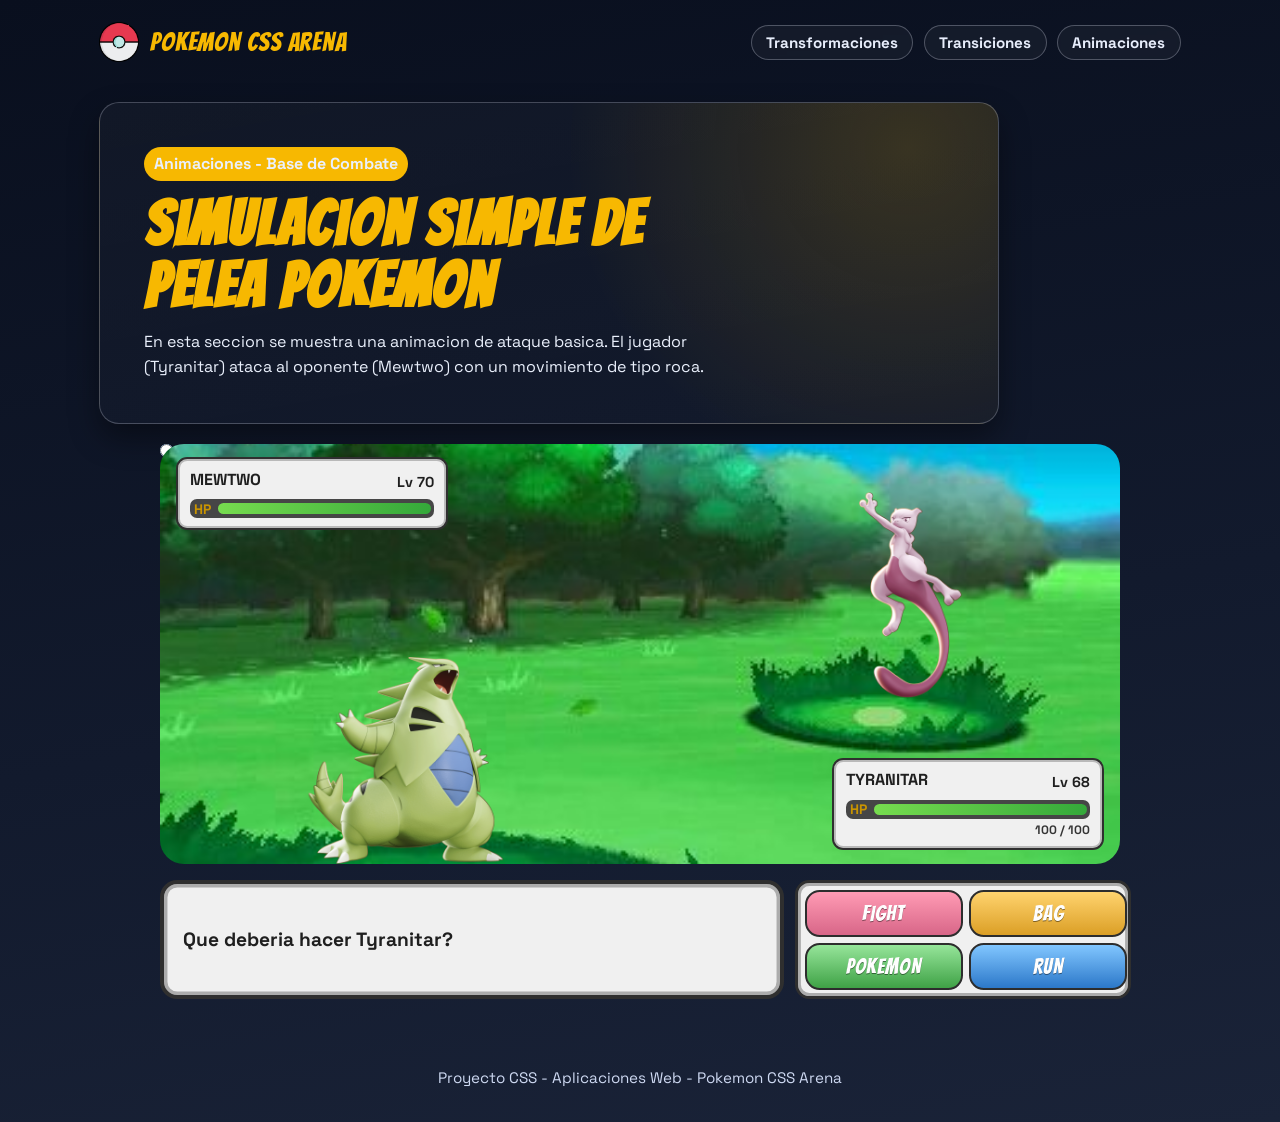
==== Taller_css/pages/animations.html @ fc580c75 "feat: Entrega final Trabajo 1 CSS - Grupo 4" ====
<!DOCTYPE html>
<html lang="es">
<head>
    <meta charset="UTF-8">
    <meta name="viewport" content="width=device-width, initial-scale=1.0">
    <title>Animations Pokemon CSS Arena</title>
    <link rel="preconnect" href="https://fonts.googleapis.com">
    <link rel="preconnect" href="https://fonts.gstatic.com" crossorigin>
    <link href="https://fonts.googleapis.com/css2?family=Bangers&family=Space+Grotesk:wght@400;500;700&display=swap" rel="stylesheet">
    <link rel="icon" type="image/png" href="../assets/pokemon.png">
    <link rel="stylesheet" href="../css/main.css">
    <link rel="stylesheet" href="../css/pages/animations.css">
</head>

<body>
    <header class="navbar">
        <a class="brand" href="../index.html">
            <img class="brand-ball" src="../assets/pokemon.png" alt="" aria-hidden="true">
            <span class="brand-text">Pokemon CSS Arena</span>
        </a>

        <input id="nav-toggle" class="nav-toggle" type="checkbox" aria-label="Abrir menu de navegacion">
        <label for="nav-toggle" class="nav-toggle-btn" aria-hidden="true">
            <span></span>
            <span></span>
            <span></span>
        </label>

        <nav class="main-nav" aria-label="Temas del taller">
            <a href="transforms.html">Transformaciones</a>
            <a href="transitions.html">Transiciones</a>
            <a href="animations.html">Animaciones</a>
        </nav>
    </header>

    <main>
        <section class="hero">
            <p class="hero-tag">Animaciones - Base de Combate</p>
            <h1>Simulacion simple de pelea Pokemon</h1>
            <p>
                En esta seccion se muestra una animacion de ataque basica.
                El jugador (Tyranitar) ataca al oponente (Mewtwo) con un movimiento de tipo roca.
            </p>
        </section>

        <section class="battle-ui" aria-label="Combate CSS entre Tyranitar y Mewtwo">
            <input class="battle-state" type="radio" name="battle-state" id="state-idle" checked>
            <input class="battle-state" type="radio" name="battle-state" id="state-attack">

            <section class="battle-grid" aria-label="Escenario base de pelea Pokemon">
                <article class="status-card status-opponent" aria-label="Estado de Mewtwo">
                    <header class="status-head">
                        <h2>MEWTWO</h2>
                        <span>Lv 70</span>
                    </header>
                    <div class="status-row">
                        <span class="status-label">HP</span>
                        <div class="hp-track" aria-hidden="true">
                            <span class="hp-fill hp-opponent"></span>
                        </div>
                    </div>
                    <!-- <p class="hp-text"><span class="hp-full">100 / 100</span><span class="hp-after">68 / 100</span></p> -->
                </article>

                <article class="status-card status-player" aria-label="Estado de Tyranitar">
                    <header class="status-head">
                        <h2>TYRANITAR</h2>
                        <span>Lv 68</span>
                    </header>
                    <div class="status-row">
                        <span class="status-label">HP</span>
                        <div class="hp-track" aria-hidden="true">
                            <span class="hp-fill" style="width: 100%"></span>
                        </div>
                    </div>
                    <p class="hp-text">100 / 100</p>
                </article>

                <div class="avalanche-layer" aria-hidden="true">
                    <span class="rock r1"></span>
                    <span class="rock r2"></span>
                    <span class="rock r3"></span>
                    <span class="rock r4"></span>
                    <span class="rock r5"></span>
                    <span class="rock r6"></span>
                    <span class="rock r7"></span>
                    <span class="rock r8"></span>
                </div>

                <figure class="pokemon-slot pokemon-opponent">
                    <img src="../assets/mewtwo.png" alt="Mewtwo en posicion rival">
                </figure>

                <figure class="pokemon-slot pokemon-player">
                    <img src="../assets/tyranitar.png" alt="Tyranitar en posicion del jugador">
                </figure>
            </section>

            <section class="battle-console" aria-label="Centro de control del combate">
                <div class="battle-dialog" role="status" aria-live="polite">
                    <span class="msg msg-idle">Que deberia hacer Tyranitar?</span>
                    <span class="msg msg-attack">Tyranitar uso Avalancha!</span>
                </div>

                <div class="battle-actions">
                    <div class="action-panel">
                        <label for="state-attack" class="action-btn btn-fight">FIGHT</label>
                        <label for="state-idle" class="action-btn btn-bag">BAG</label>
                        <label for="state-idle" class="action-btn btn-pokemon">POKEMON</label>
                        <label for="state-idle" class="action-btn btn-run">RUN</label>
                    </div>
                </div>
            </section>
        </section>
    </main>

    <footer class="footer">
        <p>Proyecto CSS - Aplicaciones Web - Pokemon CSS Arena</p>
    </footer>

</body>
</html>
---- Taller_css/css/main.css ----
/* body {
  font-family: system-ui, -apple-system, BlinkMacSystemFont, "Segoe UI", Roboto, sans-serif;
  background-color: #8282a180;
  margin: 0;
  min-height: 100vh;
  display: flex;
  flex-direction: column;
}

header, footer {
  display: flex;
  flex-direction: column;
  text-align: center;
  padding: 1rem;
} */

main {
    flex: 1;
}

:root {
    --color-red: #d62828;
    --color-yellow: #f7b801;
    --color-blue: #1240ab;
    --color-blue-glow: rgba(33, 56, 103, 0.5);
    --color-ink: #e8eefc;
    --color-paper: #111828;
    --color-card: #1a2338;
    --shadow-soft: 0 14px 30px rgba(0, 0, 0, 0.4);

    --font-display: "Bangers", "Trebuchet MS", sans-serif;
    --font-main: "Space Grotesk", "Segoe UI", sans-serif;

    --space: 1rem;
    --radius: 18px;
    --layout-max: 1120px;

    --speed-fast: 320ms ease;
    --speed-medium: 500ms ease;
    --speed-low: 1000ms ease;
}

* {
    margin: 0;
    padding: 0;
    box-sizing: border-box;
}

html {
    scroll-behavior: smooth;
}

body {
    min-height: 100vh;
    color: var(--color-ink);
    font-family: var(--font-main);
    background:
    linear-gradient(170deg, #090f1e 0%, #121a2d 58%, #1a2338 100%);
}

a {
    color: inherit;
}

.navbar {
    width: min(100%, var(--layout-max));
    margin: 0 auto;
    padding: calc(var(--space) * 1.4) calc(var(--space) * 1.2);
    display: flex;
    align-items: center;
    justify-content: space-between;
    gap: var(--space);
}

.brand {
    display: inline-flex;
    align-items: center;
    gap: calc(var(--space) * 0.7);
    text-decoration: none;
}

.brand-ball {
    width: 2.5rem;
    height: 2.5rem;
    object-fit: contain;
}

.brand-text {
    font-family: var(--font-display);
    font-size: clamp(1.45rem, 2vw, 1.9rem);
    letter-spacing: 0.03em;
    color: var(--color-yellow);
}

.nav-toggle {
    position: absolute;
    opacity: 0;
    pointer-events: none;
}

.nav-toggle-btn {
    display: none;
    width: 46px;
    height: 42px;
    border: 1px solid rgba(232, 238, 252, 0.28);
    border-radius: 12px;
    padding: 0.55rem 0.55rem;
    background: rgba(255, 255, 255, 0.04);
    cursor: pointer;
}

.nav-toggle-btn span {
    display: block;
    width: 100%;
    height: 2px;
    margin: 0.28rem 0;
    border-radius: 999px;
    background: var(--color-ink);
}

.main-nav {
    display: flex;
    flex-wrap: wrap;
    justify-content: flex-end;
    gap: calc(var(--space) * 0.65);
}

.main-nav a {
    text-decoration: none;
    font-weight: 700;
    font-size: 0.95rem;
    line-height: 1;
    color: var(--color-ink);
    padding: 0.58rem 0.9rem;
    border: 1px solid rgba(232, 238, 252, 0.28);
    border-radius: 999px;
    background: rgba(255, 255, 255, 0.04);
    backdrop-filter: blur(2px);
    transition: background var(--speed-fast), border-color var(--speed-fast), color var(--speed-fast), transform var(--speed-fast);
}

.main-nav a:hover {
    transform: translateY(-2px);
    color: #ffffff;
    border-color: color-mix(in srgb, var(--color-yellow) 70%, white);
    background: color-mix(in srgb, var(--color-blue) 40%, transparent);
}

.main-nav a:focus-visible {
    outline: 2px solid var(--color-yellow);
    outline-offset: 2px;
}

main {
    width: min(100%, var(--layout-max));
    margin: 0 auto;
    padding: calc(var(--space) * 1.1) calc(var(--space) * 1.2);
}

.hero {
    border: 1px solid rgba(232, 238, 252, 0.24);
    border-radius: calc(var(--radius) + 2px);
    padding: clamp(1.4rem, 3.4vw, 3rem);
    background:
        radial-gradient(circle at 90% 14%, rgba(247, 184, 1, 0.17), transparent 40%),
        linear-gradient(170deg, rgba(255, 255, 255, 0.03), rgba(255, 255, 255, 0.01));
    box-shadow: var(--shadow-soft);
}

.hero-tag {
    display: inline-block;
    margin-bottom: 0.7rem;
    padding: 0.28rem 0.62rem;
    border-radius: 999px;
    font-weight: 700;
    color: #101010;
    background: var(--color-yellow);
}

.hero h1 {
    max-width: 20ch;
    font-family: var(--font-display);
    font-size: clamp(2rem, 5.5vw, 3.9rem);
    line-height: 1;
    letter-spacing: 0.03em;
    color: var(--color-yellow);
    margin-bottom: 0.7rem;
}

.hero p {
    max-width: 60ch;
    color: color-mix(in srgb, var(--color-ink) 90%, #ffffff);
    line-height: 1.6;
}

.hero-actions {
    margin-top: 1.15rem;
}

.btn {
    display: inline-block;
    text-decoration: none;
    font-weight: 700;
    border-radius: 999px;
    border: 1px solid transparent;
    padding: 0.74rem 1.15rem;
    transition: transform var(--speed-fast), background var(--speed-fast), color var(--speed-fast), border-color var(--speed-fast);
}

.btn-secondary {
    color: #101010;
    background: var(--color-yellow);
}

.btn-secondary:hover {
    transform: translateY(-2px);
    background: color-mix(in srgb, var(--color-yellow) 85%, white);
}

.modal-overlay {
    position: fixed;
    inset: 0;
    z-index: 30;
    display: grid;
    place-items: center;
    padding: 1rem;
    opacity: 0;
    visibility: hidden;
    pointer-events: none;
    background: rgba(8, 12, 23, 0.74);
    backdrop-filter: blur(5px);
    transition: opacity var(--speed-fast), visibility var(--speed-fast);
}

.modal-overlay:target {
    opacity: 1;
    visibility: visible;
    pointer-events: auto;
}

.modal-card {
    width: min(92vw, 780px);
    border: 1px solid rgba(232, 238, 252, 0.25);
    border-radius: calc(var(--radius) + 2px);
    padding: 1rem;
    background: linear-gradient(170deg, #111828, #1a2338);
}

.modal-close {
    float: right;
    width: 2rem;
    height: 2rem;
    display: grid;
    place-items: center;
    text-decoration: none;
    font-weight: 700;
    font-size: 1.35rem;
    line-height: 1;
    border: 1px solid rgba(232, 238, 252, 0.32);
    border-radius: 50%;
    padding: 0;
    background: rgba(255, 255, 255, 0.06);
}

.modal-card h2 {
    font-family: var(--font-display);
    color: var(--color-yellow);
    font-size: clamp(1.6rem, 4vw, 2.2rem);
    letter-spacing: 0.03em;
}

.picker-help {
    margin-top: 0.35rem;
    color: color-mix(in srgb, var(--color-ink) 88%, white);
}

.module-picker {
    margin-top: 0.9rem;
    display: grid;
    grid-template-columns: repeat(6, minmax(0, 1fr));
    gap: 0.65rem;
}

.module-option {
    grid-column: span 2;
    text-decoration: none;
    text-align: center;
    font-weight: 700;
    padding: 0.7rem 0.6rem;
    border-radius: 12px;
    border: 1px solid rgba(232, 238, 252, 0.25);
    background: rgba(255, 255, 255, 0.04);
    transition: transform var(--speed-fast), background var(--speed-fast), border-color var(--speed-fast);
}

.module-option:hover {
    transform: translateY(-2px);
    border-color: color-mix(in srgb, var(--color-yellow) 70%, white);
    background: rgba(247, 184, 1, 0.12);
}

.module-picker .module-option:nth-child(-n+2) {
    grid-column: span 3;
}

.footer {
    width: min(100%, var(--layout-max));
    margin: calc(var(--space) * 2) auto var(--space);
    padding: calc(var(--space) * 1.2);
    text-align: center;
    font-size: 0.95rem;
    color: color-mix(in srgb, var(--color-ink) 88%, var(--color-blue));
}

@media (prefers-reduced-motion: reduce) {
    .loader {
        animation: loader-fadeout 0.6s forwards;
    }

    .loader-ball {
        animation: none;
        opacity: 1;
        transform: translate(calc(-50% - clamp(112px, 14vw, 190px)), -50%) rotate(0deg);
    }

    .loader-title span {
        animation: none;
        opacity: 1;
        clip-path: inset(0 0 0 0);
    }

    .loader-pikachu {
        animation: none;
        opacity: 1;
        transform: translate(40%, 10%) scale(1);
    }
}

@media (max-width: 920px) {
    .navbar {
        position: relative;
        align-items: center;
        justify-content: space-between;
        flex-wrap: wrap;
    }

    .brand {
        margin-right: auto;
    }

    .nav-toggle-btn {
        display: inline-block;
    }

    .main-nav {
        width: 100%;
        margin-top: 0.7rem;
        justify-content: flex-start;
        display: grid;
        grid-template-columns: 1fr;
        gap: 0.45rem;
        max-height: 0;
        overflow: hidden;
        opacity: 0;
        pointer-events: none;
        transition: max-height var(--speed-fast), opacity var(--speed-fast);
    }

    .main-nav a {
        border-radius: 10px;
    }

    .nav-toggle:checked ~ .main-nav {
        max-height: 360px;
        opacity: 1;
        pointer-events: auto;
    }

    .hero {
        margin-top: 0.3rem;
    }

    .module-picker {
        grid-template-columns: repeat(2, minmax(0, 1fr));
    }

    .module-option,
    .module-picker .module-option:nth-child(-n+2) {
        grid-column: span 1;
    }
}

@media (max-width: 560px) {
    .btn {
        width: 100%;
        text-align: center;
    }
}
---- Taller_css/css/pages/animations.css ----
/* Estructura general de la página de animaciones */
.hero {
	max-width: 56.25em;
	margin-bottom: 1.25rem;
}

.battle-ui {
	width: min(60em, 92vw);
	margin: 0 auto 0;
}

.battle-state {
	position: absolute;
	opacity: 1;
	pointer-events: none;
}

.battle-grid {
	width: 100%;
	min-height: clamp(16.25em, 48vw, 26.25em);
	margin: 0 auto 1rem;
	padding: clamp(1rem, 2vw, 1.8rem);
	border-radius: 1.5em;
	display: grid;
	grid-template-columns: 1fr 1fr;
	grid-template-rows: 1fr 1fr;
	position: relative;
	overflow: hidden;
	background-image: url("../../assets/fondo.jpg");
	background-position: center;
	background-size: cover;
	background-repeat: no-repeat;
}

#state-attack:checked ~ .battle-grid {
	animation: screen-shake 0.4s ease-in-out;
	animation-delay: 3.1s;
}

@keyframes screen-shake {
	0%   { transform: translate(0, 0); }
	10%  { transform: translate(-0.4em, 0.2em); }
	20%  { transform: translate(0.4em, -0.3em); }
	30%  { transform: translate(-0.3em, 0.1em); }
	40%  { transform: translate(0.3em, -0.2em); }
	50%  { transform: translate(-0.2em, 0.2em); }
	60%  { transform: translate(0.2em, -0.1em); }
	70%  { transform: translate(-0.15em, 0.1em); }
	80%  { transform: translate(0.15em, -0.05em); }
	90%  { transform: translate(-0.05em, 0.05em); }
	100% { transform: translate(0, 0); }
}


/* Paneles de estado (HUD de vida y nombre) */
.status-card {
	position: absolute;
	z-index: 4;
	width: min(17em, 42vw);
	padding: 0.6em 0.75em;
	border-radius: 0.7em;
	background: #f0f0f0;
	border: 0.16em solid #2f2f2f;
	box-shadow: inset 0 0 0 0.12em #b9b9b9;
}

.status-opponent {
	top: 0.8em;
	left: 1em;
}

.status-player {
	right: 1em;
	bottom: 0.9em;
}

.status-head {
	display: flex;
	justify-content: space-between;
	align-items: center;
	margin-bottom: 0.3em;
	color: #1f1f1f;
}

.status-head h2 {
	margin: 0 0 0.3em 0;
	font-size: 1em;
}

.status-head span {
	font-weight: 700;
	font-size: 0.9em;
}

.status-row {
	display: grid;
	grid-template-columns: auto 1fr;
	gap: 0.45em;
	align-items: center;
    background-color: #353535e8;
    border-radius: 7px;
    padding: 0.5px 3.5px;
}

.status-label {
	font-weight: 700;
	font-size: 0.86em;
	color: #ca9400;
}

.hp-track {
	height: 0.68em;
	border-radius: 99em;
	background: #d1d1d1;
	overflow: hidden;
}

.hp-fill {
	display: block;
	height: 100%;
	width: 100%;
	background: linear-gradient(90deg, #77dc4f, #34a83a);
}

.hp-text {
	margin: 0.3em 0 0;
	text-align: right;
	font-size: 0.76em;
	font-weight: 700;
	color: #343434;
}


/* Capa de avalancha y rocas */
.avalanche-layer {
	position: absolute;
	inset: 0;
	pointer-events: none;
	z-index: 3;
}

.rock {
	position: absolute;
	--size: 1.5em;
	width: var(--size);
	height: var(--size);
	background-image: url("../../assets/rock.png");
	background-size: contain;
	background-position: center;
	background-repeat: no-repeat;
	--start-top: -7.8em;
	--end-top: 12.8em;
	--start-left: 70%;
	--end-left: 70%;
	--fall-time: 3s;
	--rock-delay: 0.12s;
	top: var(--start-top);
	left: var(--start-left);
	opacity: 0;
}

.r1 {
	--size: 1.05em;
	--start-left: 66%;
	--end-left: 64.8%;
	--fall-time: 2.25s;
	--rock-delay: 0.18s;
	filter: blur(0.04em);
}

.r2 {
	--size: 1.28em;
	--start-top: -8.5em;
	--start-left: 70%;
	--end-left: 69.1%;
	--fall-time: 2.55s;
	--rock-delay: 0.34s;
}

.r3 {
	--size: 1.62em;
	--start-left: 74%;
	--end-left: 75.1%;
	--fall-time: 2.45s;
	--rock-delay: 0.52s;
}

.r4 {
	--size: 1.18em;
	--start-top: -8.9em;
	--start-left: 77%;
	--end-left: 75.8%;
	--fall-time: 2.7s;
	--rock-delay: 0.72s;
	filter: blur(0.06em);
}

.r5 {
	--size: 1.95em;
	--start-left: 80%;
	--end-left: 81.4%;
	--fall-time: 2.58s;
	--rock-delay: 0.95s;
	z-index: 1;
}

.r6 {
	--size: 0.96em;
	--start-top: -7.2em;
	--start-left: 83%;
	--end-left: 82.3%;
	--fall-time: 2.3s;
	--rock-delay: 1.2s;
	filter: blur(0.08em);
}

.r7 {
	--size: 2.2em;
	--start-top: -9.2em;
	--start-left: 72%;
	--end-left: 73.8%;
	--fall-time: 2.95s;
	--rock-delay: 1.45s;
	z-index: 2;
}

.r8 {
	--size: 1.42em;
	--start-top: -8.1em;
	--start-left: 76%;
	--end-left: 74.6%;
	--fall-time: 2.8s;
	--rock-delay: 1.7s;
	filter: blur(0.05em);
}

#state-attack:checked ~ .battle-grid .rock {
	animation: rock-fall var(--fall-time) cubic-bezier(0.22, 0.68, 0.38, 0.96) var(--rock-delay) forwards;
}

@keyframes rock-fall {
	0% {
		opacity: 0;
		top: var(--start-top);
		left: var(--start-left);
	}
	12% {
		opacity: 1;
	}
	100% {
		opacity: 0;
		top: var(--end-top);
		left: var(--end-left);
	}
}

/* Animaciones de ataque y daño */
.pokemon-slot {
	margin: 0;
	display: flex;
	align-items: center;
	justify-content: center;
	position: absolute;
	z-index: 2;
}

.pokemon-slot img {
	max-width: 13em;
	height: auto;
	object-fit: contain;
}

.pokemon-player {
	bottom: 0%;
	left: 15%;
}

.pokemon-opponent {
	--opponent-right: 11%;
	top: 11%;
	right: var(--opponent-right);
	transform: translateY(0);
}

#state-attack:checked ~ .battle-grid .pokemon-opponent {
	animation: target-hit 1.2s cubic-bezier(.36,.07,.19,.97) 2;
	animation-delay: 1s;
}

@keyframes target-hit {
	0%   { transform: translateY(0); }
	40%  { transform: translateY(-1em); }
	50%  { transform: translateY(0); }
	60%  { transform: translateY(-1em); }
	100% { transform: translateY(0); }
}

.hp-opponent {
	animation: none;
}

#state-attack:checked ~ .battle-grid .status-opponent .hp-opponent {
	animation: hp-drain 1.15s ease 3.65s forwards;
}

@keyframes hp-drain {
	0% {
		width: 100%;
		background: linear-gradient(90deg, #77dc4f, #34a83a);
	}
	100% {
		width: 68%;
		background: linear-gradient(90deg, #f7cf53, #ce8a19);
	}
}

.hp-after {
	display: none;
}

#state-attack:checked ~ .battle-grid .status-opponent .hp-full {
	display: none;
}

#state-attack:checked ~ .battle-grid .status-opponent .hp-after {
	display: inline;
}


/* Consola de control y elementos iniciales */
.battle-console {
	width: 100%;
	display: grid;
	grid-template-columns: 65% 35%;
	gap: 0.7em;
}

.battle-dialog {
	color: #1f1f1f;
	padding: 0.8em 1em;
	border-radius: 0.9em;
	background: #f0f0f0;
	border: 0.22em solid #2f2f2f;
	box-shadow: inset 0 0 0 0.18em #acacac;
	font-size: 1.2em;
	font-weight: 700;
	min-height: 3.4em;
	display: flex;
	align-items: center;
}

.battle-dialog .msg {
	display: none;
}

#state-idle:checked ~ .battle-console .msg-idle,
#state-attack:checked ~ .battle-console .msg-attack {
	display: inline;
}

.battle-actions {
	border-radius: 0.9em;
	background: #f0f0f0;
	border: 0.22em solid #2f2f2f;
	box-shadow: inset 0 0 0 0.18em #acacac;
	padding: 0.4em;
}

.action-panel {
	display: grid;
	grid-template-columns: 50% 50%;
	gap: 0.35em;
}

.action-btn {
	border: 0.14em solid #2d2d2d;
	border-radius: 0.7em;
	padding: 0.48em 0.3em;
	font-family: "Bangers", cursive;
	font-size: 1.32em;
	letter-spacing: 0.05em;
	color: #fefefe;
	text-shadow: 0 0.05em 0 rgba(0, 0, 0, 0.45);
	cursor: pointer;
	text-align: center;
	user-select: none;
}

.btn-fight { background: linear-gradient(180deg, #ff9bb4, #d86688); }
.btn-bag { background: linear-gradient(180deg, #ffd36e, #db9f26); }
.btn-pokemon { background: linear-gradient(180deg, #96e59a, #3fa246); }
.btn-run { background: linear-gradient(180deg, #81c6ff, #2c78c9); }


@media (max-width: 43.75em) {
	.battle-grid {
		min-height: 18.75em;
		border-radius: 1.125em;
	}

	.status-card {
		width: min(14em, 55vw);
		padding: 0.45em 0.55em;
	}

	.status-opponent {
		top: 0.5em;
		left: 0.6em;
	}

	.status-player {
		right: 0.6em;
		bottom: 0.55em;
	}

	.status-head h2 {
		font-size: 0.88em;
	}

	.status-head span {
		font-size: 0.8em;
	}

	.pokemon-slot img {
		width: clamp(5em, 24vw, 8.125em);
	}

	.battle-console {
		grid-template-columns: 1fr;
		gap: 0.5em;
	}

	.action-btn {
		font-size: 1.14em;
	}
}
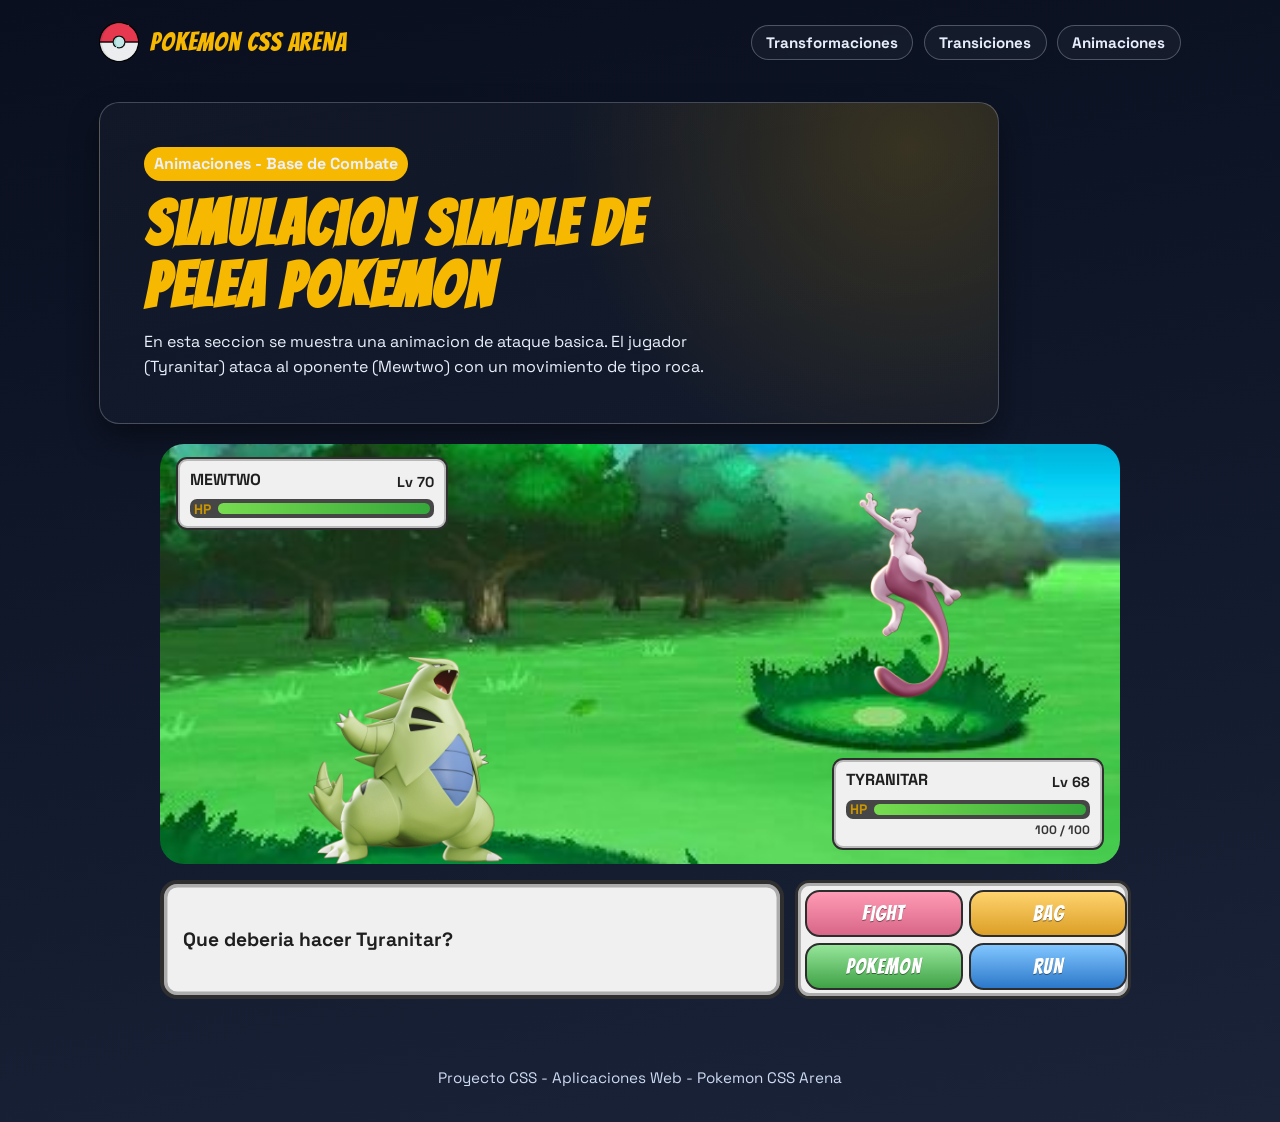
==== commit d7c11adc: "Final Code" ====
--- a/Taller_css/pages/animations.html
+++ b/Taller_css/pages/animations.html
@@ -59,7 +59,6 @@
                             <span class="hp-fill hp-opponent"></span>
                         </div>
                     </div>
-                    <!-- <p class="hp-text"><span class="hp-full">100 / 100</span><span class="hp-after">68 / 100</span></p> -->
                 </article>
 
                 <article class="status-card status-player" aria-label="Estado de Tyranitar">
--- a/Taller_css/css/main.css
+++ b/Taller_css/css/main.css
@@ -1,19 +1,3 @@
-/* body {
-  font-family: system-ui, -apple-system, BlinkMacSystemFont, "Segoe UI", Roboto, sans-serif;
-  background-color: #8282a180;
-  margin: 0;
-  min-height: 100vh;
-  display: flex;
-  flex-direction: column;
-}
-
-header, footer {
-  display: flex;
-  flex-direction: column;
-  text-align: center;
-  padding: 1rem;
-} */
-
 main {
     flex: 1;
 }
@@ -136,7 +120,7 @@
     border-radius: 999px;
     background: rgba(255, 255, 255, 0.04);
     backdrop-filter: blur(2px);
-    transition: background var(--speed-fast), border-color var(--speed-fast), color var(--speed-fast), transform var(--speed-fast);
+    transition: all var(--speed-fast);
 }
 
 .main-nav a:hover {
@@ -193,116 +177,6 @@
     line-height: 1.6;
 }
 
-.hero-actions {
-    margin-top: 1.15rem;
-}
-
-.btn {
-    display: inline-block;
-    text-decoration: none;
-    font-weight: 700;
-    border-radius: 999px;
-    border: 1px solid transparent;
-    padding: 0.74rem 1.15rem;
-    transition: transform var(--speed-fast), background var(--speed-fast), color var(--speed-fast), border-color var(--speed-fast);
-}
-
-.btn-secondary {
-    color: #101010;
-    background: var(--color-yellow);
-}
-
-.btn-secondary:hover {
-    transform: translateY(-2px);
-    background: color-mix(in srgb, var(--color-yellow) 85%, white);
-}
-
-.modal-overlay {
-    position: fixed;
-    inset: 0;
-    z-index: 30;
-    display: grid;
-    place-items: center;
-    padding: 1rem;
-    opacity: 0;
-    visibility: hidden;
-    pointer-events: none;
-    background: rgba(8, 12, 23, 0.74);
-    backdrop-filter: blur(5px);
-    transition: opacity var(--speed-fast), visibility var(--speed-fast);
-}
-
-.modal-overlay:target {
-    opacity: 1;
-    visibility: visible;
-    pointer-events: auto;
-}
-
-.modal-card {
-    width: min(92vw, 780px);
-    border: 1px solid rgba(232, 238, 252, 0.25);
-    border-radius: calc(var(--radius) + 2px);
-    padding: 1rem;
-    background: linear-gradient(170deg, #111828, #1a2338);
-}
-
-.modal-close {
-    float: right;
-    width: 2rem;
-    height: 2rem;
-    display: grid;
-    place-items: center;
-    text-decoration: none;
-    font-weight: 700;
-    font-size: 1.35rem;
-    line-height: 1;
-    border: 1px solid rgba(232, 238, 252, 0.32);
-    border-radius: 50%;
-    padding: 0;
-    background: rgba(255, 255, 255, 0.06);
-}
-
-.modal-card h2 {
-    font-family: var(--font-display);
-    color: var(--color-yellow);
-    font-size: clamp(1.6rem, 4vw, 2.2rem);
-    letter-spacing: 0.03em;
-}
-
-.picker-help {
-    margin-top: 0.35rem;
-    color: color-mix(in srgb, var(--color-ink) 88%, white);
-}
-
-.module-picker {
-    margin-top: 0.9rem;
-    display: grid;
-    grid-template-columns: repeat(6, minmax(0, 1fr));
-    gap: 0.65rem;
-}
-
-.module-option {
-    grid-column: span 2;
-    text-decoration: none;
-    text-align: center;
-    font-weight: 700;
-    padding: 0.7rem 0.6rem;
-    border-radius: 12px;
-    border: 1px solid rgba(232, 238, 252, 0.25);
-    background: rgba(255, 255, 255, 0.04);
-    transition: transform var(--speed-fast), background var(--speed-fast), border-color var(--speed-fast);
-}
-
-.module-option:hover {
-    transform: translateY(-2px);
-    border-color: color-mix(in srgb, var(--color-yellow) 70%, white);
-    background: rgba(247, 184, 1, 0.12);
-}
-
-.module-picker .module-option:nth-child(-n+2) {
-    grid-column: span 3;
-}
-
 .footer {
     width: min(100%, var(--layout-max));
     margin: calc(var(--space) * 2) auto var(--space);
@@ -310,30 +184,6 @@
     text-align: center;
     font-size: 0.95rem;
     color: color-mix(in srgb, var(--color-ink) 88%, var(--color-blue));
-}
-
-@media (prefers-reduced-motion: reduce) {
-    .loader {
-        animation: loader-fadeout 0.6s forwards;
-    }
-
-    .loader-ball {
-        animation: none;
-        opacity: 1;
-        transform: translate(calc(-50% - clamp(112px, 14vw, 190px)), -50%) rotate(0deg);
-    }
-
-    .loader-title span {
-        animation: none;
-        opacity: 1;
-        clip-path: inset(0 0 0 0);
-    }
-
-    .loader-pikachu {
-        animation: none;
-        opacity: 1;
-        transform: translate(40%, 10%) scale(1);
-    }
 }
 
 @media (max-width: 920px) {
@@ -379,20 +229,4 @@
     .hero {
         margin-top: 0.3rem;
     }
-
-    .module-picker {
-        grid-template-columns: repeat(2, minmax(0, 1fr));
-    }
-
-    .module-option,
-    .module-picker .module-option:nth-child(-n+2) {
-        grid-column: span 1;
-    }
-}
-
-@media (max-width: 560px) {
-    .btn {
-        width: 100%;
-        text-align: center;
-    }
 }
--- a/Taller_css/css/pages/animations.css
+++ b/Taller_css/css/pages/animations.css
@@ -1,436 +1,500 @@
-/* Estructura general de la página de animaciones */
 .hero {
-	max-width: 56.25em;
-	margin-bottom: 1.25rem;
+  max-width: 56.25em;
+  margin-bottom: 1.25rem;
 }
 
 .battle-ui {
-	width: min(60em, 92vw);
-	margin: 0 auto 0;
-}
-
-.battle-state {
-	position: absolute;
-	opacity: 1;
-	pointer-events: none;
-}
-
-.battle-grid {
-	width: 100%;
-	min-height: clamp(16.25em, 48vw, 26.25em);
-	margin: 0 auto 1rem;
-	padding: clamp(1rem, 2vw, 1.8rem);
-	border-radius: 1.5em;
-	display: grid;
-	grid-template-columns: 1fr 1fr;
-	grid-template-rows: 1fr 1fr;
-	position: relative;
-	overflow: hidden;
-	background-image: url("../../assets/fondo.jpg");
-	background-position: center;
-	background-size: cover;
-	background-repeat: no-repeat;
-}
-
-#state-attack:checked ~ .battle-grid {
-	animation: screen-shake 0.4s ease-in-out;
-	animation-delay: 3.1s;
+  width: min(60em, 92vw);
+  margin: 0 auto 0;
+
+  .battle-state {
+    position: absolute;
+    opacity: 0;
+    pointer-events: none;
+  }
+
+  .battle-grid {
+    width: 100%;
+    min-height: clamp(16.25em, 48vw, 26.25em);
+    margin: 0 auto 1rem;
+    padding: clamp(1rem, 2vw, 1.8rem);
+    border-radius: 1.5em;
+    display: grid;
+    grid-template-columns: 1fr 1fr;
+    grid-template-rows: 1fr 1fr;
+    position: relative;
+    overflow: hidden;
+    background-image: url("../../assets/fondo.jpg");
+    background-position: center;
+    background-size: cover;
+    background-repeat: no-repeat;
+
+    .status-card {
+      position: absolute;
+      z-index: 4;
+      width: min(17em, 42vw);
+      padding: 0.6em 0.75em;
+      border-radius: 0.7em;
+      background: #f0f0f0;
+      border: 0.16em solid #2f2f2f;
+      box-shadow: inset 0 0 0 0.12em #b9b9b9;
+
+      &.status-opponent {
+        top: 0.8em;
+        left: 1em;
+      }
+
+      &.status-player {
+        right: 1em;
+        bottom: 0.9em;
+      }
+
+      .status-head {
+        display: flex;
+        justify-content: space-between;
+        align-items: center;
+        margin-bottom: 0.3em;
+        color: #1f1f1f;
+
+        h2 {
+          margin: 0 0 0.3em 0;
+          font-size: 1em;
+        }
+
+        span {
+          font-weight: 700;
+          font-size: 0.9em;
+        }
+      }
+
+      .status-row {
+        display: grid;
+        grid-template-columns: auto 1fr;
+        gap: 0.45em;
+        align-items: center;
+        background-color: #353535e8;
+        border-radius: 0.4375em;
+        padding: 0.03em 0.22em;
+      }
+
+      .status-label {
+        font-weight: 700;
+        font-size: 0.86em;
+        color: #ca9400;
+      }
+
+      .hp-track {
+        height: 0.68em;
+        border-radius: 99em;
+        background: #d1d1d1;
+        overflow: hidden;
+
+        .hp-fill {
+          display: block;
+          height: 100%;
+          width: 100%;
+          background: linear-gradient(90deg, #77dc4f, #34a83a);
+
+          &.hp-opponent {
+            animation: none;
+          }
+        }
+      }
+
+      .hp-text {
+        margin: 0.3em 0 0;
+        text-align: right;
+        font-size: 0.76em;
+        font-weight: 700;
+        color: #343434;
+      }
+
+      .hp-after {
+        display: none;
+      }
+    }
+
+    .avalanche-layer {
+      position: absolute;
+      inset: 0;
+      pointer-events: none;
+      z-index: 3;
+    }
+
+    .rock {
+      position: absolute;
+      --size: 1.5em;
+      width: var(--size);
+      height: var(--size);
+      background-image: url("../../assets/rock.png");
+      background-size: contain;
+      background-position: center;
+      background-repeat: no-repeat;
+      --start-top: -7.8em;
+      --end-top: 12.8em;
+      --start-left: 70%;
+      --end-left: 70%;
+      --fall-time: 3s;
+      --rock-delay: 0.12s;
+      top: var(--start-top);
+      left: var(--start-left);
+      opacity: 0;
+
+      &.r1 {
+        --size: 1.05em;
+        --start-left: 66%;
+        --end-left: 64.8%;
+        --fall-time: 2.25s;
+        --rock-delay: 0.18s;
+        filter: blur(0.04em);
+      }
+
+      &.r2 {
+        --size: 1.28em;
+        --start-top: -8.5em;
+        --start-left: 70%;
+        --end-left: 69.1%;
+        --fall-time: 2.55s;
+        --rock-delay: 0.34s;
+      }
+
+      &.r3 {
+        --size: 1.62em;
+        --start-left: 74%;
+        --end-left: 75.1%;
+        --fall-time: 2.45s;
+        --rock-delay: 0.52s;
+      }
+
+      &.r4 {
+        --size: 1.18em;
+        --start-top: -8.9em;
+        --start-left: 77%;
+        --end-left: 75.8%;
+        --fall-time: 2.7s;
+        --rock-delay: 0.72s;
+        filter: blur(0.06em);
+      }
+
+      &.r5 {
+        --size: 1.95em;
+        --start-left: 80%;
+        --end-left: 81.4%;
+        --fall-time: 2.58s;
+        --rock-delay: 0.95s;
+        z-index: 1;
+      }
+
+      &.r6 {
+        --size: 0.96em;
+        --start-top: -7.2em;
+        --start-left: 83%;
+        --end-left: 82.3%;
+        --fall-time: 2.3s;
+        --rock-delay: 1.2s;
+        filter: blur(0.08em);
+      }
+
+      &.r7 {
+        --size: 2.2em;
+        --start-top: -9.2em;
+        --start-left: 72%;
+        --end-left: 73.8%;
+        --fall-time: 2.95s;
+        --rock-delay: 1.45s;
+        z-index: 2;
+      }
+
+      &.r8 {
+        --size: 1.42em;
+        --start-top: -8.1em;
+        --start-left: 76%;
+        --end-left: 74.6%;
+        --fall-time: 2.8s;
+        --rock-delay: 1.7s;
+        filter: blur(0.05em);
+      }
+    }
+
+    .pokemon-slot {
+      margin: 0;
+      display: flex;
+      align-items: center;
+      justify-content: center;
+      position: absolute;
+      z-index: 2;
+
+      img {
+        max-width: 13em;
+        height: auto;
+        object-fit: contain;
+      }
+
+      &.pokemon-player {
+        bottom: 0%;
+        left: 15%;
+      }
+
+      &.pokemon-opponent {
+        top: 11%;
+        right: 11%;
+        transform: translateY(0);
+      }
+    }
+  }
+
+  .battle-console {
+    width: 100%;
+    display: grid;
+    grid-template-columns: 65% 35%;
+    gap: 0.7em;
+
+    .battle-dialog {
+      color: #1f1f1f;
+      padding: 0.8em 1em;
+      border-radius: 0.9em;
+      background: #f0f0f0;
+      border: 0.22em solid #2f2f2f;
+      box-shadow: inset 0 0 0 0.18em #acacac;
+      font-size: 1.2em;
+      font-weight: 700;
+      min-height: 3.4em;
+      display: flex;
+      align-items: center;
+
+      .msg {
+        display: none;
+      }
+    }
+
+    .battle-actions {
+      border-radius: 0.9em;
+      background: #f0f0f0;
+      border: 0.22em solid #2f2f2f;
+      box-shadow: inset 0 0 0 0.18em #acacac;
+      padding: 0.4em;
+
+      .action-panel {
+        display: grid;
+        grid-template-columns: 50% 50%;
+        gap: 0.35em;
+
+        .action-btn {
+          border: 0.14em solid #2d2d2d;
+          border-radius: 0.7em;
+          padding: 0.48em 0.3em;
+          font-family: "Bangers", cursive;
+          font-size: 1.32em;
+          letter-spacing: 0.05em;
+          color: #fefefe;
+          text-shadow: 0 0.05em 0 rgba(0, 0, 0, 0.45);
+          cursor: pointer;
+          text-align: center;
+          user-select: none;
+
+          &.btn-fight { background: linear-gradient(180deg, #ff9bb4, #d86688); }
+          &.btn-bag { background: linear-gradient(180deg, #ffd36e, #db9f26); }
+          &.btn-pokemon { background: linear-gradient(180deg, #96e59a, #3fa246); }
+          &.btn-run { background: linear-gradient(180deg, #81c6ff, #2c78c9); }
+        }
+      }
+    }
+  }
+
+  #state-attack:checked ~ .battle-grid {
+    animation: screen-shake 0.4s ease-in-out;
+    animation-delay: 3.1s;
+  }
+
+  #state-attack:checked ~ .battle-grid .rock {
+    animation: rock-fall var(--fall-time) cubic-bezier(0.22, 0.68, 0.38, 0.96) var(--rock-delay) forwards;
+  }
+
+  #state-attack:checked ~ .battle-grid .pokemon-opponent {
+    animation: target-hit 1.2s cubic-bezier(.36, .07, .19, .97) 2;
+    animation-delay: 1s;
+  }
+
+  #state-attack:checked ~ .battle-grid .status-opponent .hp-opponent {
+    animation: hp-drain 1.15s ease 3.65s forwards;
+  }
+
+  #state-attack:checked ~ .battle-grid .status-opponent .hp-full {
+    display: none;
+  }
+
+  #state-attack:checked ~ .battle-grid .status-opponent .hp-after {
+    display: inline;
+  }
+
+  #state-idle:checked ~ .battle-console .msg-idle,
+  #state-attack:checked ~ .battle-console .msg-attack {
+    display: inline;
+  }
 }
 
 @keyframes screen-shake {
-	0%   { transform: translate(0, 0); }
-	10%  { transform: translate(-0.4em, 0.2em); }
-	20%  { transform: translate(0.4em, -0.3em); }
-	30%  { transform: translate(-0.3em, 0.1em); }
-	40%  { transform: translate(0.3em, -0.2em); }
-	50%  { transform: translate(-0.2em, 0.2em); }
-	60%  { transform: translate(0.2em, -0.1em); }
-	70%  { transform: translate(-0.15em, 0.1em); }
-	80%  { transform: translate(0.15em, -0.05em); }
-	90%  { transform: translate(-0.05em, 0.05em); }
-	100% { transform: translate(0, 0); }
-}
-
-
-/* Paneles de estado (HUD de vida y nombre) */
-.status-card {
-	position: absolute;
-	z-index: 4;
-	width: min(17em, 42vw);
-	padding: 0.6em 0.75em;
-	border-radius: 0.7em;
-	background: #f0f0f0;
-	border: 0.16em solid #2f2f2f;
-	box-shadow: inset 0 0 0 0.12em #b9b9b9;
-}
-
-.status-opponent {
-	top: 0.8em;
-	left: 1em;
-}
-
-.status-player {
-	right: 1em;
-	bottom: 0.9em;
-}
-
-.status-head {
-	display: flex;
-	justify-content: space-between;
-	align-items: center;
-	margin-bottom: 0.3em;
-	color: #1f1f1f;
-}
-
-.status-head h2 {
-	margin: 0 0 0.3em 0;
-	font-size: 1em;
-}
-
-.status-head span {
-	font-weight: 700;
-	font-size: 0.9em;
-}
-
-.status-row {
-	display: grid;
-	grid-template-columns: auto 1fr;
-	gap: 0.45em;
-	align-items: center;
-    background-color: #353535e8;
-    border-radius: 7px;
-    padding: 0.5px 3.5px;
-}
-
-.status-label {
-	font-weight: 700;
-	font-size: 0.86em;
-	color: #ca9400;
-}
-
-.hp-track {
-	height: 0.68em;
-	border-radius: 99em;
-	background: #d1d1d1;
-	overflow: hidden;
-}
-
-.hp-fill {
-	display: block;
-	height: 100%;
-	width: 100%;
-	background: linear-gradient(90deg, #77dc4f, #34a83a);
-}
-
-.hp-text {
-	margin: 0.3em 0 0;
-	text-align: right;
-	font-size: 0.76em;
-	font-weight: 700;
-	color: #343434;
-}
-
-
-/* Capa de avalancha y rocas */
-.avalanche-layer {
-	position: absolute;
-	inset: 0;
-	pointer-events: none;
-	z-index: 3;
-}
-
-.rock {
-	position: absolute;
-	--size: 1.5em;
-	width: var(--size);
-	height: var(--size);
-	background-image: url("../../assets/rock.png");
-	background-size: contain;
-	background-position: center;
-	background-repeat: no-repeat;
-	--start-top: -7.8em;
-	--end-top: 12.8em;
-	--start-left: 70%;
-	--end-left: 70%;
-	--fall-time: 3s;
-	--rock-delay: 0.12s;
-	top: var(--start-top);
-	left: var(--start-left);
-	opacity: 0;
-}
-
-.r1 {
-	--size: 1.05em;
-	--start-left: 66%;
-	--end-left: 64.8%;
-	--fall-time: 2.25s;
-	--rock-delay: 0.18s;
-	filter: blur(0.04em);
-}
-
-.r2 {
-	--size: 1.28em;
-	--start-top: -8.5em;
-	--start-left: 70%;
-	--end-left: 69.1%;
-	--fall-time: 2.55s;
-	--rock-delay: 0.34s;
-}
-
-.r3 {
-	--size: 1.62em;
-	--start-left: 74%;
-	--end-left: 75.1%;
-	--fall-time: 2.45s;
-	--rock-delay: 0.52s;
-}
-
-.r4 {
-	--size: 1.18em;
-	--start-top: -8.9em;
-	--start-left: 77%;
-	--end-left: 75.8%;
-	--fall-time: 2.7s;
-	--rock-delay: 0.72s;
-	filter: blur(0.06em);
-}
-
-.r5 {
-	--size: 1.95em;
-	--start-left: 80%;
-	--end-left: 81.4%;
-	--fall-time: 2.58s;
-	--rock-delay: 0.95s;
-	z-index: 1;
-}
-
-.r6 {
-	--size: 0.96em;
-	--start-top: -7.2em;
-	--start-left: 83%;
-	--end-left: 82.3%;
-	--fall-time: 2.3s;
-	--rock-delay: 1.2s;
-	filter: blur(0.08em);
-}
-
-.r7 {
-	--size: 2.2em;
-	--start-top: -9.2em;
-	--start-left: 72%;
-	--end-left: 73.8%;
-	--fall-time: 2.95s;
-	--rock-delay: 1.45s;
-	z-index: 2;
-}
-
-.r8 {
-	--size: 1.42em;
-	--start-top: -8.1em;
-	--start-left: 76%;
-	--end-left: 74.6%;
-	--fall-time: 2.8s;
-	--rock-delay: 1.7s;
-	filter: blur(0.05em);
-}
-
-#state-attack:checked ~ .battle-grid .rock {
-	animation: rock-fall var(--fall-time) cubic-bezier(0.22, 0.68, 0.38, 0.96) var(--rock-delay) forwards;
+  0% { transform: translate(0, 0); }
+  10% { transform: translate(-0.4em, 0.2em); }
+  20% { transform: translate(0.4em, -0.3em); }
+  30% { transform: translate(-0.3em, 0.1em); }
+  40% { transform: translate(0.3em, -0.2em); }
+  50% { transform: translate(-0.2em, 0.2em); }
+  60% { transform: translate(0.2em, -0.1em); }
+  70% { transform: translate(-0.15em, 0.1em); }
+  80% { transform: translate(0.15em, -0.05em); }
+  90% { transform: translate(-0.05em, 0.05em); }
+  100% { transform: translate(0, 0); }
 }
 
 @keyframes rock-fall {
-	0% {
-		opacity: 0;
-		top: var(--start-top);
-		left: var(--start-left);
-	}
-	12% {
-		opacity: 1;
-	}
-	100% {
-		opacity: 0;
-		top: var(--end-top);
-		left: var(--end-left);
-	}
-}
-
-/* Animaciones de ataque y daño */
-.pokemon-slot {
-	margin: 0;
-	display: flex;
-	align-items: center;
-	justify-content: center;
-	position: absolute;
-	z-index: 2;
-}
-
-.pokemon-slot img {
-	max-width: 13em;
-	height: auto;
-	object-fit: contain;
-}
-
-.pokemon-player {
-	bottom: 0%;
-	left: 15%;
-}
-
-.pokemon-opponent {
-	--opponent-right: 11%;
-	top: 11%;
-	right: var(--opponent-right);
-	transform: translateY(0);
-}
-
-#state-attack:checked ~ .battle-grid .pokemon-opponent {
-	animation: target-hit 1.2s cubic-bezier(.36,.07,.19,.97) 2;
-	animation-delay: 1s;
+  0% {
+    opacity: 0;
+    top: var(--start-top);
+    left: var(--start-left);
+  }
+  12% {
+    opacity: 1;
+  }
+  100% {
+    opacity: 0;
+    top: var(--end-top);
+    left: var(--end-left);
+  }
 }
 
 @keyframes target-hit {
-	0%   { transform: translateY(0); }
-	40%  { transform: translateY(-1em); }
-	50%  { transform: translateY(0); }
-	60%  { transform: translateY(-1em); }
-	100% { transform: translateY(0); }
-}
-
-.hp-opponent {
-	animation: none;
-}
-
-#state-attack:checked ~ .battle-grid .status-opponent .hp-opponent {
-	animation: hp-drain 1.15s ease 3.65s forwards;
+  0% { transform: translateY(0); }
+  40% { transform: translateY(-1em); }
+  50% { transform: translateY(0); }
+  60% { transform: translateY(-1em); }
+  100% { transform: translateY(0); }
 }
 
 @keyframes hp-drain {
-	0% {
-		width: 100%;
-		background: linear-gradient(90deg, #77dc4f, #34a83a);
-	}
-	100% {
-		width: 68%;
-		background: linear-gradient(90deg, #f7cf53, #ce8a19);
-	}
-}
-
-.hp-after {
-	display: none;
-}
-
-#state-attack:checked ~ .battle-grid .status-opponent .hp-full {
-	display: none;
-}
-
-#state-attack:checked ~ .battle-grid .status-opponent .hp-after {
-	display: inline;
-}
-
-
-/* Consola de control y elementos iniciales */
-.battle-console {
-	width: 100%;
-	display: grid;
-	grid-template-columns: 65% 35%;
-	gap: 0.7em;
-}
-
-.battle-dialog {
-	color: #1f1f1f;
-	padding: 0.8em 1em;
-	border-radius: 0.9em;
-	background: #f0f0f0;
-	border: 0.22em solid #2f2f2f;
-	box-shadow: inset 0 0 0 0.18em #acacac;
-	font-size: 1.2em;
-	font-weight: 700;
-	min-height: 3.4em;
-	display: flex;
-	align-items: center;
-}
-
-.battle-dialog .msg {
-	display: none;
-}
-
-#state-idle:checked ~ .battle-console .msg-idle,
-#state-attack:checked ~ .battle-console .msg-attack {
-	display: inline;
-}
-
-.battle-actions {
-	border-radius: 0.9em;
-	background: #f0f0f0;
-	border: 0.22em solid #2f2f2f;
-	box-shadow: inset 0 0 0 0.18em #acacac;
-	padding: 0.4em;
-}
-
-.action-panel {
-	display: grid;
-	grid-template-columns: 50% 50%;
-	gap: 0.35em;
-}
-
-.action-btn {
-	border: 0.14em solid #2d2d2d;
-	border-radius: 0.7em;
-	padding: 0.48em 0.3em;
-	font-family: "Bangers", cursive;
-	font-size: 1.32em;
-	letter-spacing: 0.05em;
-	color: #fefefe;
-	text-shadow: 0 0.05em 0 rgba(0, 0, 0, 0.45);
-	cursor: pointer;
-	text-align: center;
-	user-select: none;
-}
-
-.btn-fight { background: linear-gradient(180deg, #ff9bb4, #d86688); }
-.btn-bag { background: linear-gradient(180deg, #ffd36e, #db9f26); }
-.btn-pokemon { background: linear-gradient(180deg, #96e59a, #3fa246); }
-.btn-run { background: linear-gradient(180deg, #81c6ff, #2c78c9); }
-
-
-@media (max-width: 43.75em) {
-	.battle-grid {
-		min-height: 18.75em;
-		border-radius: 1.125em;
-	}
-
-	.status-card {
-		width: min(14em, 55vw);
-		padding: 0.45em 0.55em;
-	}
-
-	.status-opponent {
-		top: 0.5em;
-		left: 0.6em;
-	}
-
-	.status-player {
-		right: 0.6em;
-		bottom: 0.55em;
-	}
-
-	.status-head h2 {
-		font-size: 0.88em;
-	}
-
-	.status-head span {
-		font-size: 0.8em;
-	}
-
-	.pokemon-slot img {
-		width: clamp(5em, 24vw, 8.125em);
-	}
-
-	.battle-console {
-		grid-template-columns: 1fr;
-		gap: 0.5em;
-	}
-
-	.action-btn {
-		font-size: 1.14em;
-	}
-}
+  0% {
+    width: 100%;
+    background: linear-gradient(90deg, #77dc4f, #34a83a);
+  }
+  100% {
+    width: 68%;
+    background: linear-gradient(90deg, #f7cf53, #ce8a19);
+  }
+}
+
+@media (max-width: 768px) {
+  .battle-ui {
+    .battle-grid {
+      min-height: 20em;
+      border-radius: 1.2em;
+
+      .status-card {
+        width: 35vw;
+        padding: 0.25em 0.55em;
+
+        &.status-opponent {
+          top: 0.5em;
+          left: 0.6em;
+        }
+
+        &.status-player {
+          right: 0.6em;
+          bottom: 0.3em;
+        }
+
+        .status-head {
+          h2 { font-size: 0.88em; }
+          span { font-size: 0.8em; }
+        }
+      }
+
+      .pokemon-slot {
+        img {
+          width: 10em;
+        }
+
+        &.pokemon-player {
+          bottom: 0%;
+          left: 15%;
+        }
+
+        &.pokemon-opponent {
+          top: 5%;
+		  right: 12%;
+        }
+      }
+    }
+
+    .battle-console {
+      grid-template-columns: 1fr;
+      gap: 0.5em;
+
+      .battle-actions {
+        .action-panel {
+          .action-btn {
+            font-size: 1.14em;
+          }
+        }
+      }
+    }
+  }
+}
+
+@media (max-width: 480px) {
+  .battle-ui {
+    .battle-grid {
+      min-height: 18em;
+      border-radius: 1.1em;
+
+      .status-card {
+        width: 45vw;
+        padding: 0.15em 0.55em;
+
+        &.status-opponent {
+          top: 0.5em;
+          left: 0.6em;
+        }
+
+        &.status-player {
+          right: 0.6em;
+          bottom: 0.2em;
+        }
+
+        .status-head {
+          h2 { font-size: 0.88em; }
+          span { font-size: 0.8em; }
+        }
+      }
+
+      .pokemon-slot {
+        img {
+          width: 7.5em;
+        }
+
+        &.pokemon-player {
+          bottom: 0%;
+          left: 1%;
+        }
+
+        &.pokemon-opponent {
+          top: 15%;
+		  right: -2%;
+          transform: translateY(0);
+        }
+      }
+    }
+
+    .battle-console {
+      grid-template-columns: 1fr;
+      gap: 0.5em;
+
+      .battle-actions {
+        .action-panel {
+          .action-btn {
+            font-size: 1.14em;
+          }
+        }
+      }
+    }
+  }
+}
